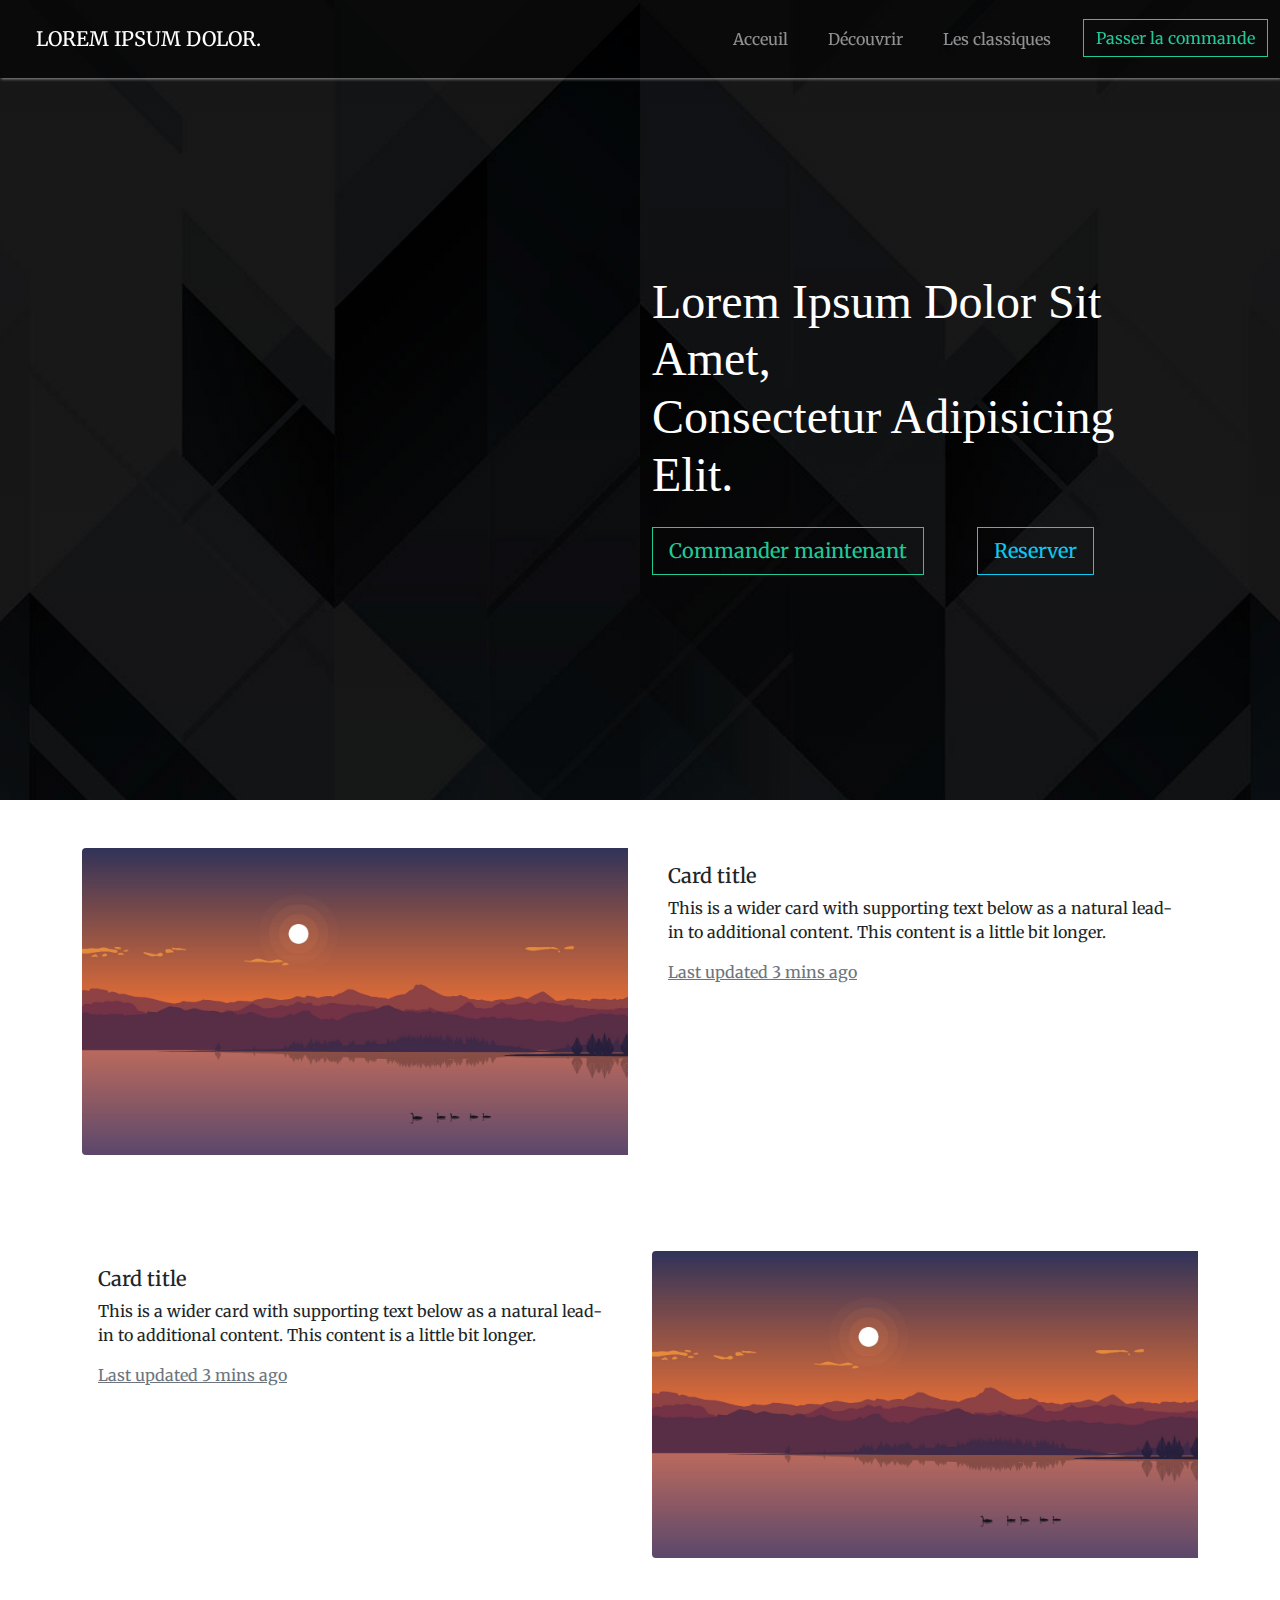
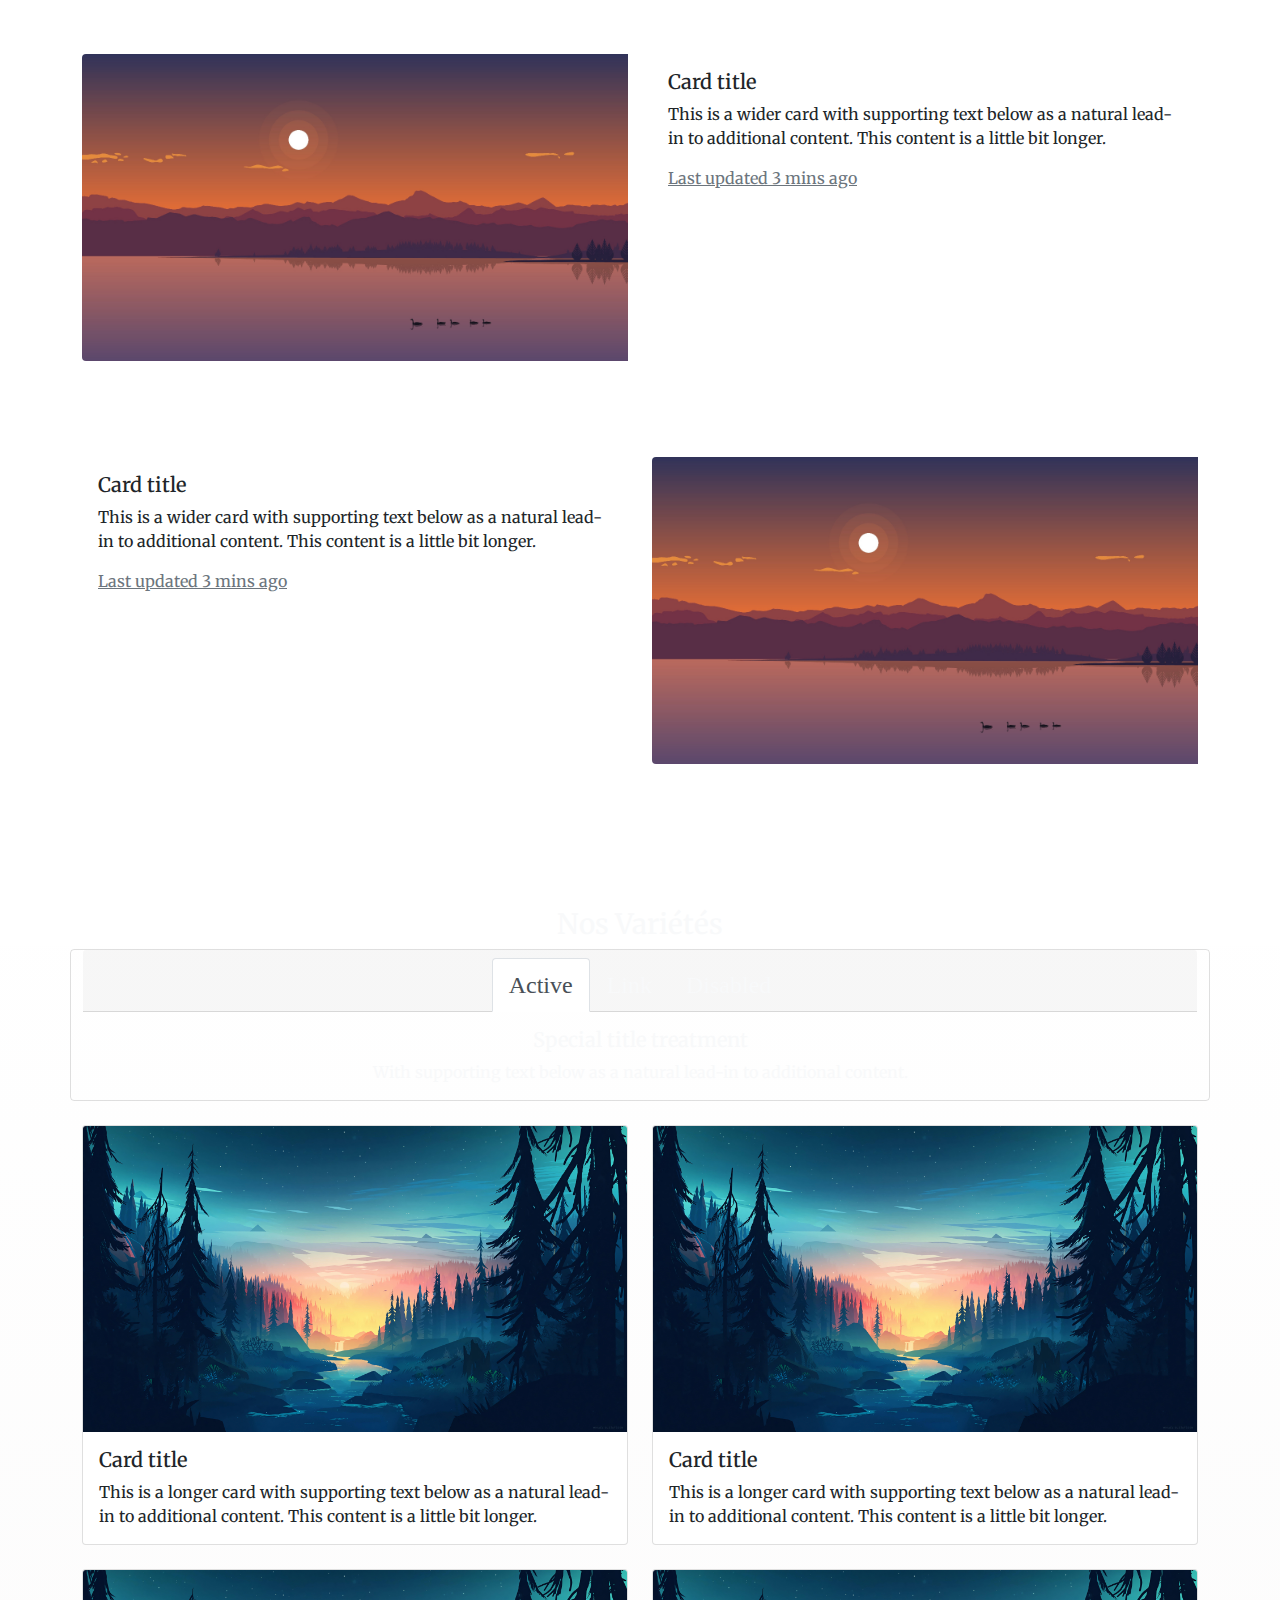
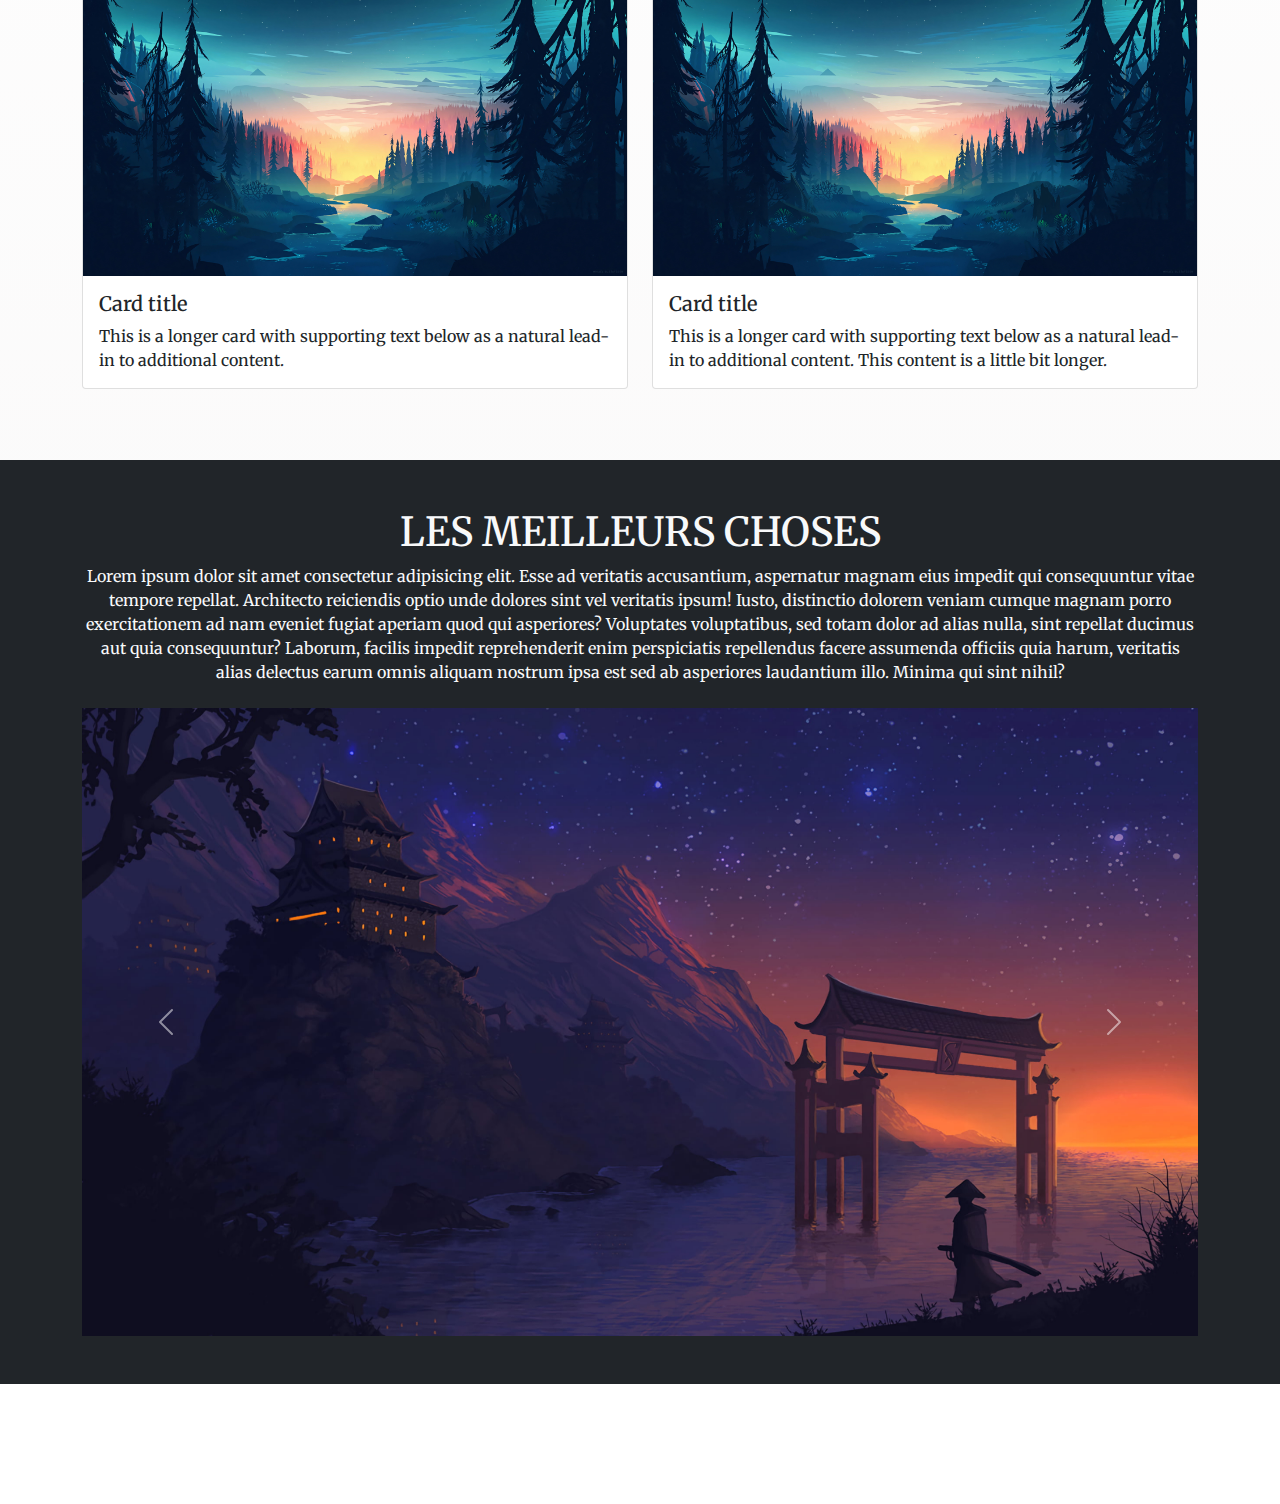
==== Page 2 with Boostrap/index.html @ 9bfdf520 "page2" ====
<!DOCTYPE html>
<html lang="fr">

<head>
    <meta charset="UTF-8">
    <meta http-equiv="X-UA-Compatible" content="IE=edge">
    <meta name="viewport" content="width=device-width, initial-scale=1.0">
    <title>Page acceuil</title>
    <!-- Bootstrap CSS -->
    <link rel="stylesheet" href="bootstrap-5.1.3-dist/css/bootstrap.min.css">

    <!-- Font Awesome -->
    <link rel="stylesheet" href="https://cdnjs.cloudflare.com/ajax/libs/font-awesome/5.15.4/css/all.min.css" />

    <!-- Style CSS-->
    <link rel="stylesheet" href="style.css">
</head>

<body>
    <nav class="cc-navbar navbar navbar-expand-lg navbar-dark position-fixed w-100">
        <div class="container-fluid">
            <a class="navbar-brand text-uppercase mx-4 py-3" href="#">Lorem ipsum dolor.</a>

            <button class="navbar-toggler d-lg-none" type="button" data-bs-toggle="collapse"
                data-bs-target="#collapsibleNavId" aria-controls="collapsibleNavId" aria-expanded="false"
                aria-label="Toggle navigation">
                <span class="navbar-toggler-icon"></span>
            </button>

            <div class="collapse navbar-collapse" id="collapsibleNavId">
                <ul class="navbar-nav ms-auto mt-2 mt-lg-0">
                    <li class="nav-item active pe-4">
                        <a class="nav-link" href="#">Acceuil</a>
                    </li>
                    <li class="nav-item pe-4">
                        <a class="nav-link" href="#">Découvrir</a>
                    </li>
                    <li class="nav-item pe-4">
                        <a class="nav-link" href="#">Les classiques</a>
                    </li>
                    <li class="nav-item">
                        <a href="#" class="btn btn-order rounded-0">Passer la commande</a>
                    </li>
                </ul>
            </div>
        </div>
    </nav>

    <section class="banner pt-5 d-flex justify-content-center  align-items-center">
        <div class="container my-5 py-5">
            <div class="row">
                <div class="col-md-6">

                </div>
                <div class="col-md-6">
                    <h1 class="text-capitalize py-3 redressed banner-desc">Lorem ipsum dolor sit amet,<br> consectetur
                        adipisicing elit.</h1>
                    <p>
                        <button class="btn btn-order btn-lg me-5 rounded-0 merriweather">Commander maintenant</button>
                        <button class="btn btn-outline-info btn-lg rounded-0 merriweather">Reserver</button>
                    </p>
                </div>
            </div>
        </div>
    </section>

    <section class="available merriweather py-5">
        <div class="container">
            <div class="row">

                <!-- Card 1 -->
                <div class="card mb-5 border-0 rounded-0">
                    <div class="row">
                        <div class="col-md-6">
                            <img src="image1.jpg" class="img-fluid rounded-start" alt="...">
                        </div>
                        <div class="col-md-6">
                            <div class="card-body">
                                <h5 class="card-title">Card title</h5>
                                <p class="card-text">This is a wider card with supporting text below as a natural
                                    lead-in to additional content. This content is a little bit longer.</p>
                                <p class="card-text"><a href="#" class="text-muted">Last updated 3 mins ago</a></p>
                            </div>
                        </div>
                    </div>
                </div>

                <!-- Card 2 -->
                <div class="card my-5 border-0 rounded-0">
                    <div class="row">
                        <div class="col-md-6">
                            <div class="card-body">
                                <h5 class="card-title">Card title</h5>
                                <p class="card-text">This is a wider card with supporting text below as a natural
                                    lead-in to additional content. This content is a little bit longer.</p>
                                <p class="card-text"><a href="#" class="text-muted">Last updated 3 mins ago</a></p>
                            </div>
                        </div>
                        <div class="col-md-6">
                            <img src="image1.jpg" class="img-fluid rounded-start" alt="...">
                        </div>
                    </div>
                </div>

                <!-- Card 3 -->
                <div class="card my-5 border-0 rounded-0">
                    <div class="row">
                        <div class="col-md-6">
                            <img src="image1.jpg" class="img-fluid rounded-start" alt="...">
                        </div>
                        <div class="col-md-6">
                            <div class="card-body">
                                <h5 class="card-title">Card title</h5>
                                <p class="card-text">This is a wider card with supporting text below as a natural
                                    lead-in to additional content. This content is a little bit longer.</p>
                                <p class="card-text"><a href="#" class="text-muted">Last updated 3 mins ago</a></p>
                            </div>
                        </div>
                    </div>
                </div>

                <!-- Card 4 -->
                <div class="card my-5 border-0 rounded-0">
                    <div class="row">
                        <div class="col-md-6">
                            <div class="card-body">
                                <h5 class="card-title">Card title</h5>
                                <p class="card-text">This is a wider card with supporting text below as a natural
                                    lead-in to additional content. This content is a little bit longer.</p>
                                <p class="card-text"><a href="#" class="text-muted">Last updated 3 mins ago</a></p>
                            </div>
                        </div>
                        <div class="col-md-6">
                            <img src="image1.jpg" class="img-fluid rounded-start" alt="...">
                        </div>
                    </div>
                </div>

            </div>
        </div>
    </section>

    <section class="cc-menu py-5 merriweather">
        <div class="container">
            <div class="row mb-4">
                <h3 class="text-center text-light merriweather">Nos Variétés</h3>
                <div class="card bg-transparent text-center">
                    <div class="card-header redressed fs-4">
                        <ul class="nav nav-tabs justify-content-center card-header-tabs">
                            <li class="nav-item">
                                <a class="nav-link active" aria-current="true" href="#">Active</a>
                            </li>
                            <li class="nav-item">
                                <a class="nav-link text-light" href="#">Link</a>
                            </li>
                            <li class="nav-item">
                                <a class="nav-link text-light">Disabled</a>
                            </li>
                        </ul>
                    </div>
                    <div class="card-body text-light">
                        <h5 class="card-title">Special title treatment</h5>
                        <p class="card-text">With supporting text below as a natural lead-in to additional content.</p>
                    </div>
                </div>
            </div>

            <div class="row row-cols-1 row-cols-md-2 g-4">
                <div class="col">
                    <div class="card">
                        <img src="image2.jpg" class="card-img-top" alt="...">
                        <div class="card-body">
                            <h5 class="card-title">Card title</h5>
                            <p class="card-text">This is a longer card with supporting text below as a natural lead-in
                                to additional content. This content is a little bit longer.</p>
                        </div>
                    </div>
                </div>
                <div class="col">
                    <div class="card">
                        <img src="image2.jpg" class="card-img-top" alt="...">
                        <div class="card-body">
                            <h5 class="card-title">Card title</h5>
                            <p class="card-text">This is a longer card with supporting text below as a natural lead-in
                                to additional content. This content is a little bit longer.</p>
                        </div>
                    </div>
                </div>
                <div class="col d-sm-none d-md-block">
                    <div class="card">
                        <img src="image2.jpg" class="card-img-top" alt="...">
                        <div class="card-body">
                            <h5 class="card-title">Card title</h5>
                            <p class="card-text">This is a longer card with supporting text below as a natural lead-in
                                to additional content.</p>
                        </div>
                    </div>
                </div>
                <div class="col d-sm-none d-md-block">
                    <div class="card">
                        <img src="image2.jpg" class="card-img-top" alt="...">
                        <div class="card-body">
                            <h5 class="card-title">Card title</h5>
                            <p class="card-text">This is a longer card with supporting text below as a natural lead-in
                                to additional content. This content is a little bit longer.</p>
                        </div>
                    </div>
                </div>
            </div>
        </div>
    </section>

    <section class="cc-carousel merriweather bg-dark text-light text-center py-5">
        <div class="container">
            <div class="row">
                <h1 class="text-uppercase">Les meilleurs choses</h1>
                <div class="col pb-4">
                    Lorem ipsum dolor sit amet consectetur adipisicing elit. Esse ad veritatis accusantium, aspernatur
                    magnam eius impedit qui consequuntur vitae tempore repellat. Architecto reiciendis optio unde
                    dolores sint vel veritatis ipsum!
                    Iusto, distinctio dolorem veniam cumque magnam porro exercitationem ad nam eveniet fugiat aperiam
                    quod qui asperiores? Voluptates voluptatibus, sed totam dolor ad alias nulla, sint repellat ducimus
                    aut quia consequuntur?
                    Laborum, facilis impedit reprehenderit enim perspiciatis repellendus facere assumenda officiis quia
                    harum, veritatis alias delectus earum omnis aliquam nostrum ipsa est sed ab asperiores laudantium
                    illo. Minima qui sint nihil?
                </div>
            </div>

            <div id="carouselExampleFade" class="carousel slide carousel-fade" data-bs-ride="carousel">
                <div class="carousel-inner">
                    <div class="carousel-item active">
                        <img src="image4.jpg" class="d-block w-100" alt="...">
                    </div>
                    <div class="carousel-item">
                        <img src="image2.jpg" class="d-block w-100" alt="...">
                    </div>
                    <div class="carousel-item">
                        <img src="image1.jpg" class="d-block w-100" alt="...">
                    </div>
                </div>
                <button class="carousel-control-prev" type="button" data-bs-target="#carouselExampleFade"
                    data-bs-slide="prev">
                    <span class="carousel-control-prev-icon" aria-hidden="true"></span>
                    <span class="visually-hidden">Previous</span>
                </button>
                <button class="carousel-control-next" type="button" data-bs-target="#carouselExampleFade"
                    data-bs-slide="next">
                    <span class="carousel-control-next-icon" aria-hidden="true"></span>
                    <span class="visually-hidden">Next</span>
                </button>
            </div>
        </div>
    </section>

    <section class="order-form py-5">
        <div class="container">
            <h2 class="merriweather text-center text-light mb-4">
                
            </h2>
        </div>
    </section>






    <script src="bootstrap-5.1.3-dist/js/bootstrap.min.js"></script>
</body>

</html>
---- Page 2 with Boostrap/style.css ----
@import url('https://fonts.googleapis.com/css2?family=Merriweather:wght@300;400;700&display=swap');
@import url('https://fonts.googleapis.com/css2?family=Merriweather:wght@300;400;700&family=Redressed&display=swap');

.redressed{
    font-family: 'Redressed', cursive;
}

.merriweather{
    font-family: 'Merriweather', serif;
}


.cc-navbar
{
    background-color: rgba(0, 0, 0, 0.55);
    font-family: 'Merriweather', serif;
    box-shadow: 1px 1px 3px rgba(255, 255, 255, 0.54);
    z-index: 99;
}



.btn-order
{
    color: var(--bs-teal);
    border-color: var(--bs-teal);
    transition: 0.5s;
}


.btn-order:hover,
.btn-order:active
{
    color: white;
    background-color: var(--bs-teal);
}

.cc-navbar .nav-link
{
    border-bottom: 1px solid transparent;
    transition: padding-bottom .4s ease-in-out, border-color .3s ease;
}

.cc-navbar .nav-link:hover
{
    padding-bottom: 6px;
    border-bottom-color: var(--bs-teal);
}

.banner
{
    background: linear-gradient(rgba(0, 0, 0, 0), rgba(114, 94, 94, 0.027)), url('image3.jpg') center center fixed no-repeat;
    background-size: cover;
    height: 800px;
}

.banner .banner-desc
{
    font-size: 48px;
    font-weight: 400;
    color: #fff;
}

.cc-menu
{
    background: linear-gradient(rgba(0, 0, 0, 0), rgba(114, 94, 94, 0.027)), url('image4.jpg') center center fixed no-repeat;
    background-size: cover;
    height: 1200px;
}
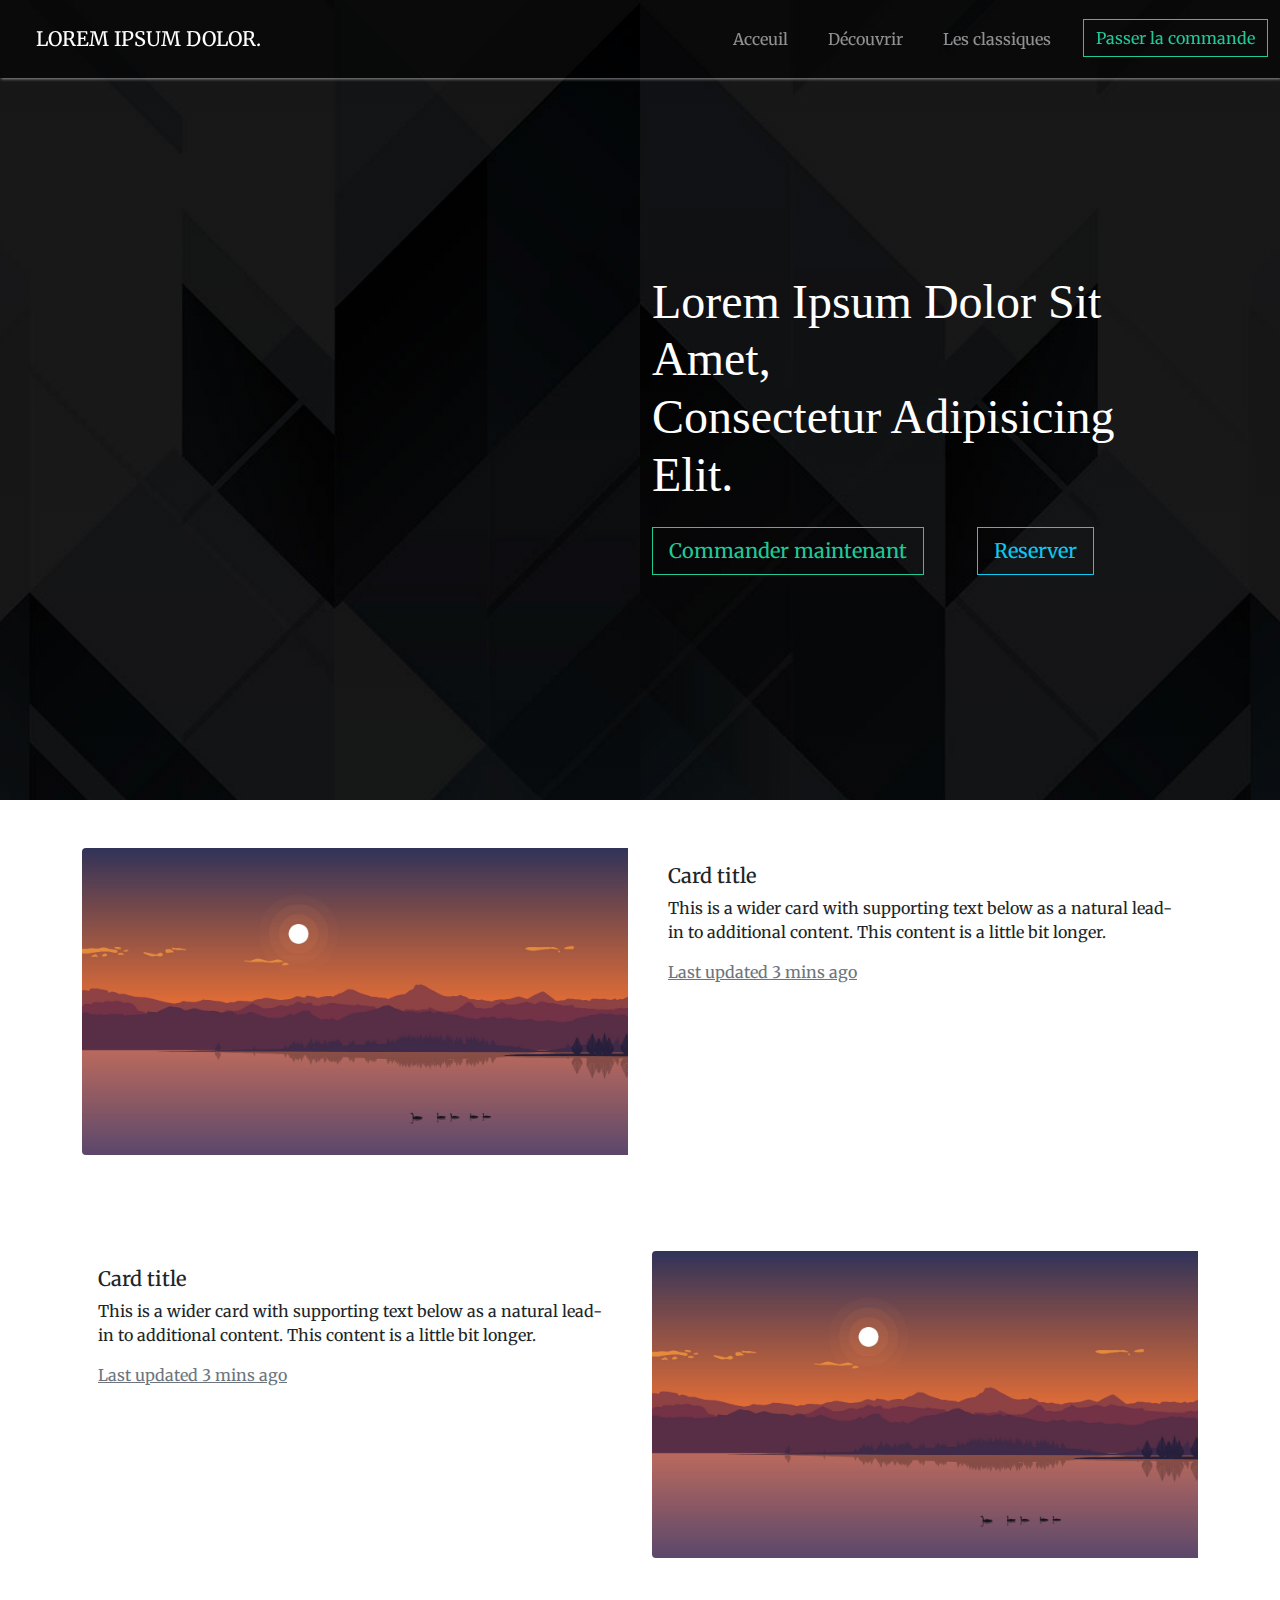
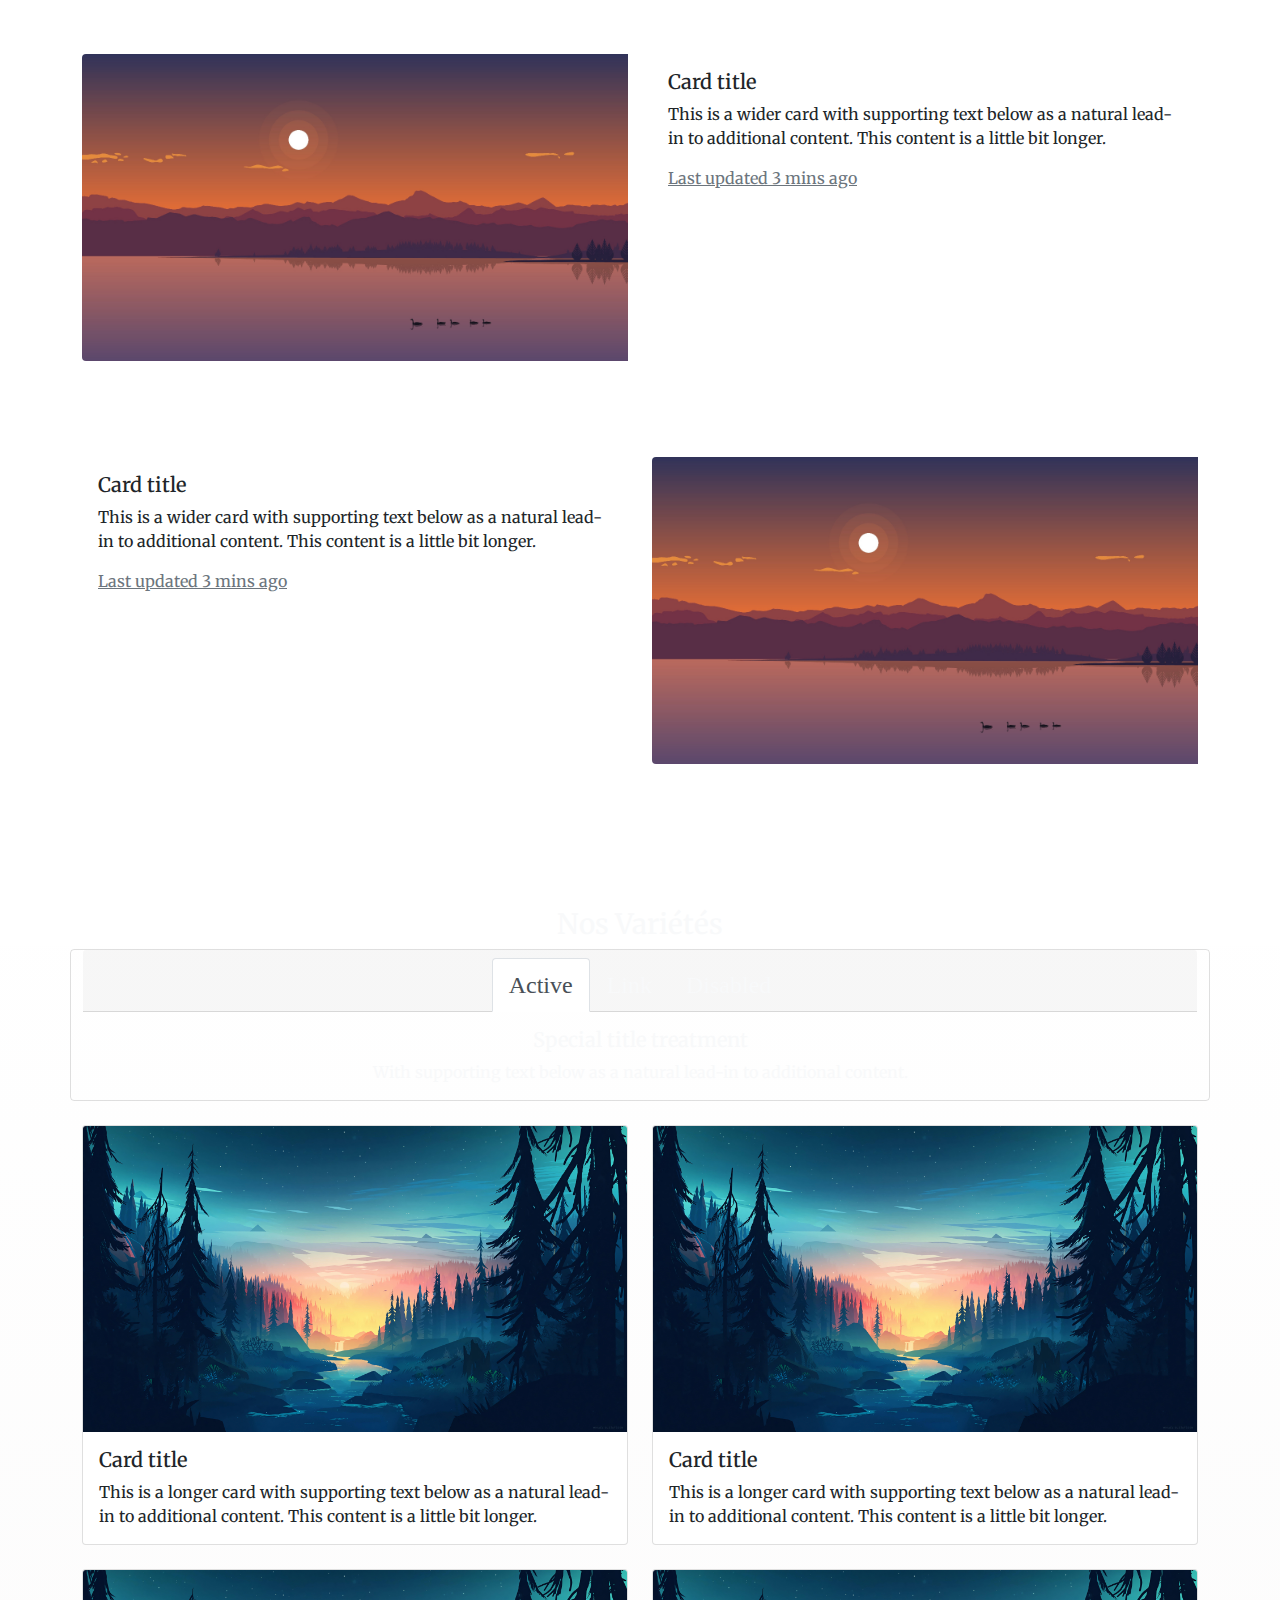
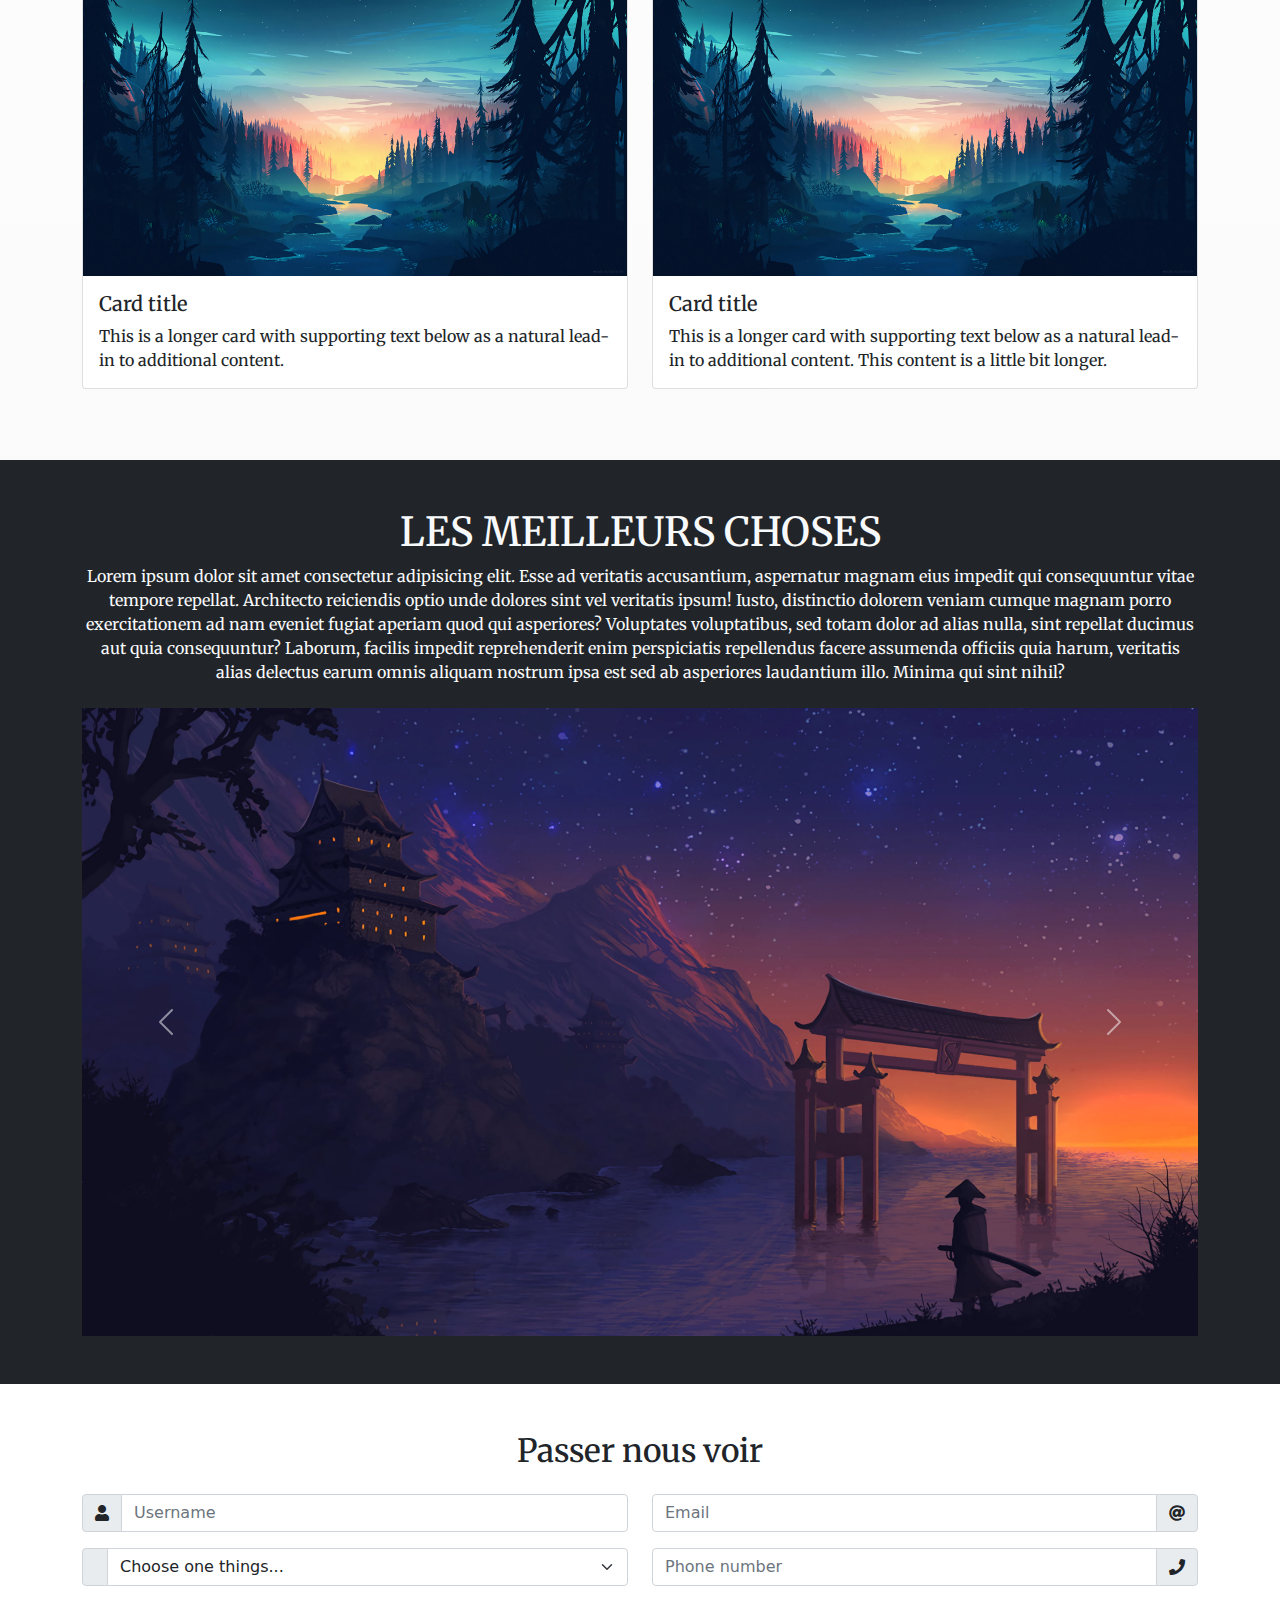
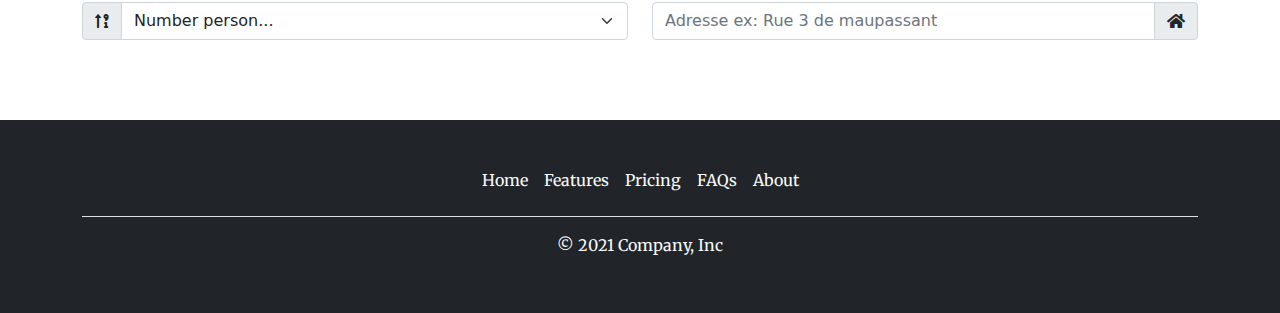
==== commit ff71c10d: "footer" ====
--- a/Page 2 with Boostrap/index.html
+++ b/Page 2 with Boostrap/index.html
@@ -255,14 +255,79 @@
 
     <section class="order-form py-5">
         <div class="container">
-            <h2 class="merriweather text-center text-light mb-4">
-                
-            </h2>
-        </div>
-    </section>
-
-
-
+            <h2 class="merriweather text-center text-dark mb-4">Passer nous voir</h2>
+            <form action="#">
+                <div class="row">
+                    <div class="col-md-6 col-sm">
+                        <div class="input-group mb-3">
+                            <span class="input-group-text" id="basic-addon1"> <i class="fas fa-user"></i> </span>
+                            <input type="text" class="form-control" placeholder="Username">
+                        </div>
+
+                        <div class="input-group mb-3">
+                            <label class="input-group-text" for="inputGroupSelect01"><i
+                                    class="fas fa-utesils"></i></label>
+                            <select class="form-select" id="inputGroupSelect01">
+                                <option selected>Choose one things...</option>
+                                <option value="1">One</option>
+                                <option value="2">Two</option>
+                                <option value="3">Three</option>
+                            </select>
+                        </div>
+
+                        <div class="input-group mb-3">
+                            <label class="input-group-text" for="inputGroupSelect01"><i
+                                    class="fas fa-sort-numeric-up-alt"></i></label>
+                            <select class="form-select" id="inputGroupSelect01">
+                                <option selected>Number person...</option>
+                                <option value="1">One</option>
+                                <option value="2">Two</option>
+                                <option value="3">Three</option>
+                            </select>
+                        </div>
+                    </div>
+
+
+                    <div class="col-md-6 col-sm">
+                        <div class="input-group mb-3">
+                            <input type="email" class="form-control" placeholder="Email">
+                            <span class="input-group-text" id="basic-addon1"> <i class="fas fa-at"></i> </span>
+                        </div>
+
+                        <div class="input-group mb-3">
+                            <input type="tel" class="form-control" placeholder="Phone number">
+                            <span class="input-group-text" id="basic-addon1"> <i class="fas fa-phone"></i> </span>
+                        </div>
+
+                        <div class="input-group mb-3">
+                            <input type="text" class="form-control" placeholder="Adresse ex: Rue 3 de maupassant">
+                            <span class="input-group-text" id="basic-addon1"> <i class="fas fa-home"></i> </span>
+                        </div>
+
+                    </div>
+
+                </div>
+            </form>
+        </div>
+
+    </section>
+
+
+
+    <footer class="merriweather bg-dark text-light position-absolute mt-3 mb-0 w-100">
+        <div class="container">
+            <footer class="py-3 my-4">
+                <ul class="nav justify-content-center border-bottom pb-3 mb-3">
+                    <li class="nav-item"><a href="#" class="nav-link px-2 text-light">Home</a></li>
+                    <li class="nav-item"><a href="#" class="nav-link px-2 text-light">Features</a></li>
+                    <li class="nav-item"><a href="#" class="nav-link px-2 text-light">Pricing</a></li>
+                    <li class="nav-item"><a href="#" class="nav-link px-2 text-light">FAQs</a></li>
+                    <li class="nav-item"><a href="#" class="nav-link px-2 text-light">About</a></li>
+                </ul>
+                <p class="text-center">© 2021 Company, Inc</p>
+            </footer>
+        </div>
+    </footer>
 
 
 
